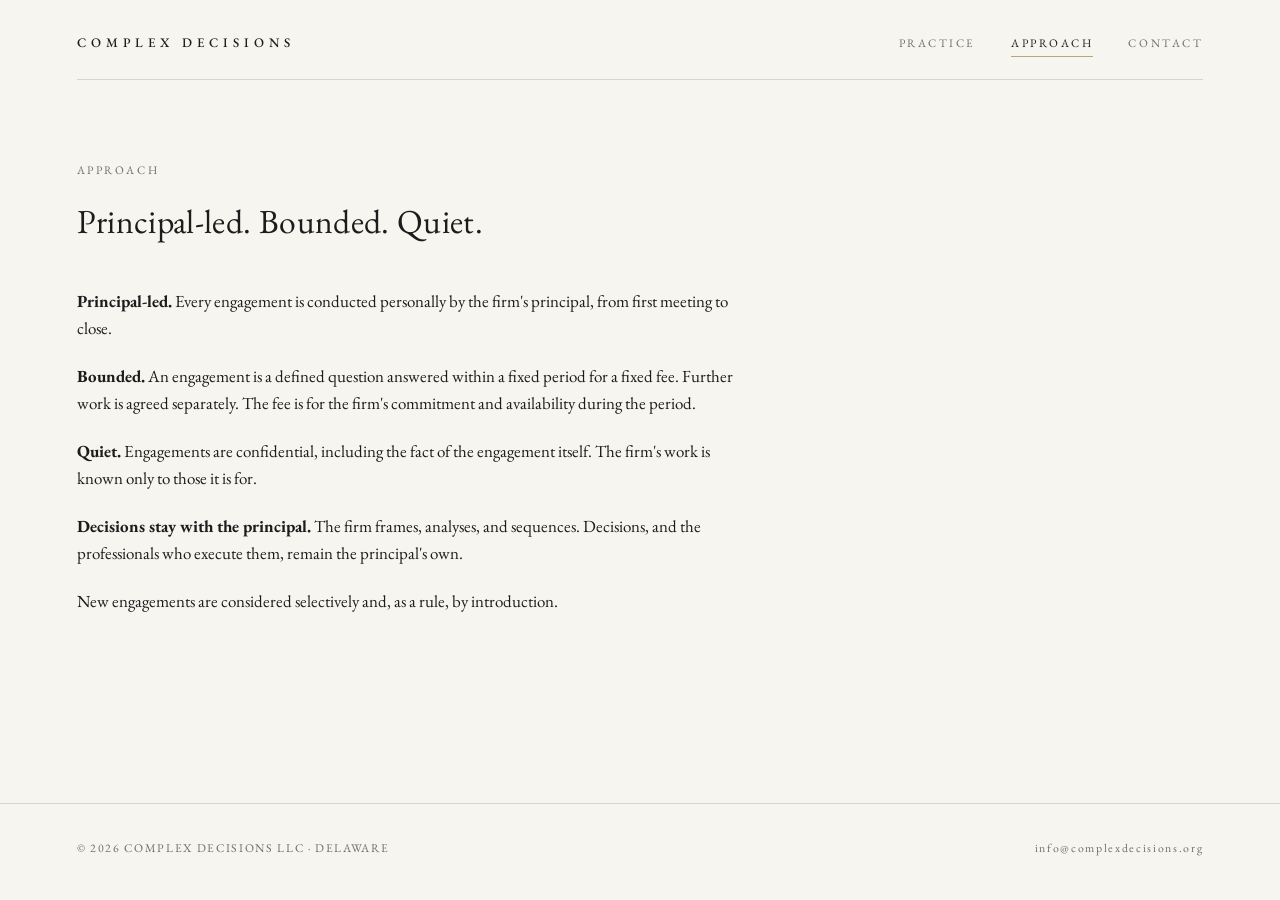
==== public/approach/index.html @ fd6bd9dd "Move site into public/, add wrangler config for Workers static assets" ====
<!DOCTYPE html>
<html lang="en">
<head>
<meta charset="utf-8">
<meta name="viewport" content="width=device-width, initial-scale=1">
<meta name="theme-color" content="#F7F5F0" media="(prefers-color-scheme: light)">
<meta name="theme-color" content="#141414" media="(prefers-color-scheme: dark)">
<link rel="icon" href="data:image/svg+xml,%3Csvg xmlns='http://www.w3.org/2000/svg' viewBox='0 0 64 64'%3E%3Crect width='64' height='64' fill='%23141414'/%3E%3Crect x='14' y='31' width='36' height='2' fill='%23B9A779'/%3E%3C/svg%3E">
<link rel="preconnect" href="https://fonts.googleapis.com">
<link rel="preconnect" href="https://fonts.gstatic.com" crossorigin>
<link href="https://fonts.googleapis.com/css2?family=EB+Garamond:ital,wght@0,400;0,500;1,400&display=swap" rel="stylesheet">
<link rel="stylesheet" href="/styles.css">
<title>Approach · Complex Decisions LLC</title>
<meta name="description" content="How Complex Decisions LLC works.">
</head>
<body>
<header><div class="bar">
<a class="wordmark" href="/">COMPLEX DECISIONS</a>
<nav class="menu">
<a href="/practice/">Practice</a>
<a href="/approach/" aria-current="page">Approach</a>
<a href="/contact/">Contact</a>
</nav>
</div></header>
<main><article class="page">
<p class="kicker">Approach</p>
<h1>Principal-led. Bounded. Quiet.</h1>
<p><strong>Principal-led.</strong> Every engagement is conducted personally by the firm's principal, from first meeting to close.</p>
<p><strong>Bounded.</strong> An engagement is a defined question answered within a fixed period for a fixed fee. Further work is agreed separately. The fee is for the firm's commitment and availability during the period.</p>
<p><strong>Quiet.</strong> Engagements are confidential, including the fact of the engagement itself. The firm's work is known only to those it is for.</p>
<p><strong>Decisions stay with the principal.</strong> The firm frames, analyses, and sequences. Decisions, and the professionals who execute them, remain the principal's own.</p>
<p>New engagements are considered selectively and, as a rule, by introduction.</p>
</article></main>
<footer><span>© 2026 COMPLEX DECISIONS LLC · DELAWARE</span><a href="mailto:info@complexdecisions.org">info@complexdecisions.org</a></footer>
</body>
</html>
---- styles.css ----
:root { --bg:#F7F5F0; --ink:#1C1C1C; --mute:#6E6E6E; --gold:#B9A779; --hair:#D9D5CC; }
@media (prefers-color-scheme: dark) { :root { --bg:#141414; --ink:#E8E4DC; --mute:#8F8B84; --hair:#2A2A2A; } }
* { box-sizing:border-box; }
html, body { margin:0; }
body { background:var(--bg); color:var(--ink); font-family:"EB Garamond", Garamond, "Times New Roman", Georgia, serif; -webkit-font-smoothing:antialiased; min-height:100vh; display:flex; flex-direction:column; font-size:1.06rem; line-height:1.6; }
a { color:inherit; }
header { padding:2rem 6vw 0; }
.bar { display:flex; justify-content:space-between; align-items:baseline; padding-bottom:1.4rem; border-bottom:1px solid var(--hair); }
.wordmark { font-size:0.82rem; letter-spacing:0.38em; font-weight:500; text-decoration:none; }
.menu { display:flex; gap:2.2rem; }
.menu a { font-size:0.72rem; letter-spacing:0.22em; text-transform:uppercase; color:var(--mute); text-decoration:none; padding-bottom:0.2rem; border-bottom:1px solid transparent; }
.menu a:hover, .menu a[aria-current] { color:var(--ink); border-color:var(--gold); }
main { flex:1; padding:0 6vw; }
.hero { padding:18vh 0 14vh; text-align:center; }
.hero p { font-size:clamp(1.5rem, 3.2vw, 2.2rem); line-height:1.35; margin:0 auto; max-width:38rem; font-weight:400; text-wrap:balance; }
.rule { width:5.5rem; height:1px; background:var(--gold); margin:2.4rem auto; }
.cols { display:grid; grid-template-columns:repeat(3, 1fr); gap:3rem; padding:0 0 12vh; border-top:1px solid var(--hair); padding-top:3.2rem; }
.cols h2 { font-size:0.72rem; letter-spacing:0.22em; text-transform:uppercase; color:var(--mute); font-weight:500; margin:0 0 0.9rem; }
.cols p { margin:0 0 1rem; font-size:1rem; }
.cols a { font-size:0.78rem; letter-spacing:0.16em; text-transform:uppercase; text-decoration:none; border-bottom:1px solid var(--gold); padding-bottom:0.15rem; }
.page { max-width:42rem; padding:9vh 0 14vh; }
.page h1 { font-weight:400; font-size:clamp(1.6rem, 3vw, 2.1rem); letter-spacing:0.01em; margin:0 0 2.4rem; }
.page p { margin:0 0 1.3rem; }
.page ul { padding-left:1.2rem; margin:0 0 1.3rem; }
.page li { margin-bottom:0.5rem; }
.page .kicker { font-size:0.72rem; letter-spacing:0.22em; text-transform:uppercase; color:var(--mute); margin:0 0 1rem; }
.page a.mail { text-decoration:none; border-bottom:1px solid var(--gold); padding-bottom:0.12rem; }
footer { padding:2.2rem 6vw 2.6rem; border-top:1px solid var(--hair); display:flex; justify-content:space-between; align-items:baseline; color:var(--mute); font-size:0.74rem; letter-spacing:0.14em; }
footer a { color:var(--mute); text-decoration:none; }
footer a:hover { color:var(--ink); }
@media (max-width: 720px) {
  header { padding-top:1.4rem; }
  .bar { flex-direction:column; gap:1rem; align-items:flex-start; }
  .menu { gap:1.4rem; flex-wrap:wrap; }
  .hero { padding:12vh 0 10vh; }
  .cols { grid-template-columns:1fr; gap:2.2rem; }
  footer { flex-direction:column; gap:0.6rem; }
}
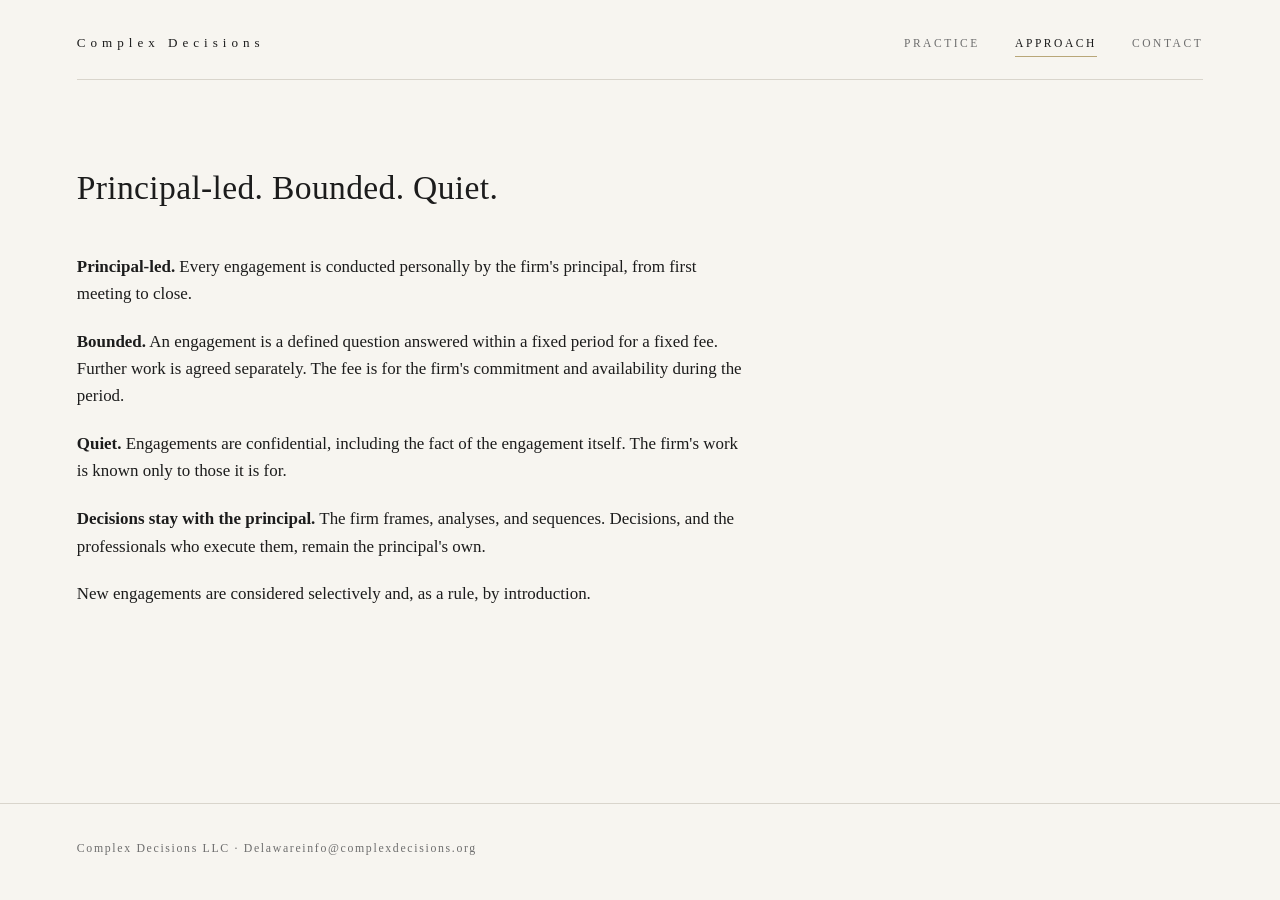
==== commit 06d84d2b: "Redesign: editorial left-aligned layout, Source Serif 4, decorative elements removed" ====
--- a/public/approach/index.html
+++ b/public/approach/index.html
@@ -3,34 +3,33 @@
 <head>
 <meta charset="utf-8">
 <meta name="viewport" content="width=device-width, initial-scale=1">
-<meta name="theme-color" content="#F7F5F0" media="(prefers-color-scheme: light)">
-<meta name="theme-color" content="#141414" media="(prefers-color-scheme: dark)">
-<link rel="icon" href="data:image/svg+xml,%3Csvg xmlns='http://www.w3.org/2000/svg' viewBox='0 0 64 64'%3E%3Crect width='64' height='64' fill='%23141414'/%3E%3Crect x='14' y='31' width='36' height='2' fill='%23B9A779'/%3E%3C/svg%3E">
+<meta name="theme-color" content="#FBFAF7" media="(prefers-color-scheme: light)">
+<meta name="theme-color" content="#161614" media="(prefers-color-scheme: dark)">
+<link rel="icon" href="data:image/svg+xml,%3Csvg xmlns='http://www.w3.org/2000/svg' viewBox='0 0 64 64'%3E%3Crect width='64' height='64' fill='%2317171F'/%3E%3Ctext x='32' y='44' font-family='Georgia' font-size='34' fill='%23FBFAF7' text-anchor='middle'%3ECD%3C/text%3E%3C/svg%3E">
+<title>Approach — Complex Decisions LLC</title>
+<meta name="description" content="How Complex Decisions LLC works.">
 <link rel="preconnect" href="https://fonts.googleapis.com">
 <link rel="preconnect" href="https://fonts.gstatic.com" crossorigin>
-<link href="https://fonts.googleapis.com/css2?family=EB+Garamond:ital,wght@0,400;0,500;1,400&display=swap" rel="stylesheet">
+<link href="https://fonts.googleapis.com/css2?family=Source+Serif+4:opsz,wght@8..60,400;8..60,600&display=swap" rel="stylesheet">
 <link rel="stylesheet" href="/styles.css">
-<title>Approach · Complex Decisions LLC</title>
-<meta name="description" content="How Complex Decisions LLC works.">
 </head>
 <body>
-<header><div class="bar">
-<a class="wordmark" href="/">COMPLEX DECISIONS</a>
+<header><div class="shell"><div class="bar">
+<a class="wordmark" href="/">Complex Decisions</a>
 <nav class="menu">
 <a href="/practice/">Practice</a>
 <a href="/approach/" aria-current="page">Approach</a>
 <a href="/contact/">Contact</a>
 </nav>
-</div></header>
-<main><article class="page">
-<p class="kicker">Approach</p>
+</div></div></header>
+<main><div class="shell"><article class="page">
 <h1>Principal-led. Bounded. Quiet.</h1>
 <p><strong>Principal-led.</strong> Every engagement is conducted personally by the firm's principal, from first meeting to close.</p>
 <p><strong>Bounded.</strong> An engagement is a defined question answered within a fixed period for a fixed fee. Further work is agreed separately. The fee is for the firm's commitment and availability during the period.</p>
 <p><strong>Quiet.</strong> Engagements are confidential, including the fact of the engagement itself. The firm's work is known only to those it is for.</p>
 <p><strong>Decisions stay with the principal.</strong> The firm frames, analyses, and sequences. Decisions, and the professionals who execute them, remain the principal's own.</p>
 <p>New engagements are considered selectively and, as a rule, by introduction.</p>
-</article></main>
-<footer><span>© 2026 COMPLEX DECISIONS LLC · DELAWARE</span><a href="mailto:info@complexdecisions.org">info@complexdecisions.org</a></footer>
+</article></div></main>
+<footer><div class="shell"><div class="foot"><span>Complex Decisions LLC · Delaware</span><a href="mailto:info@complexdecisions.org">info@complexdecisions.org</a></div></div></footer>
 </body>
 </html>
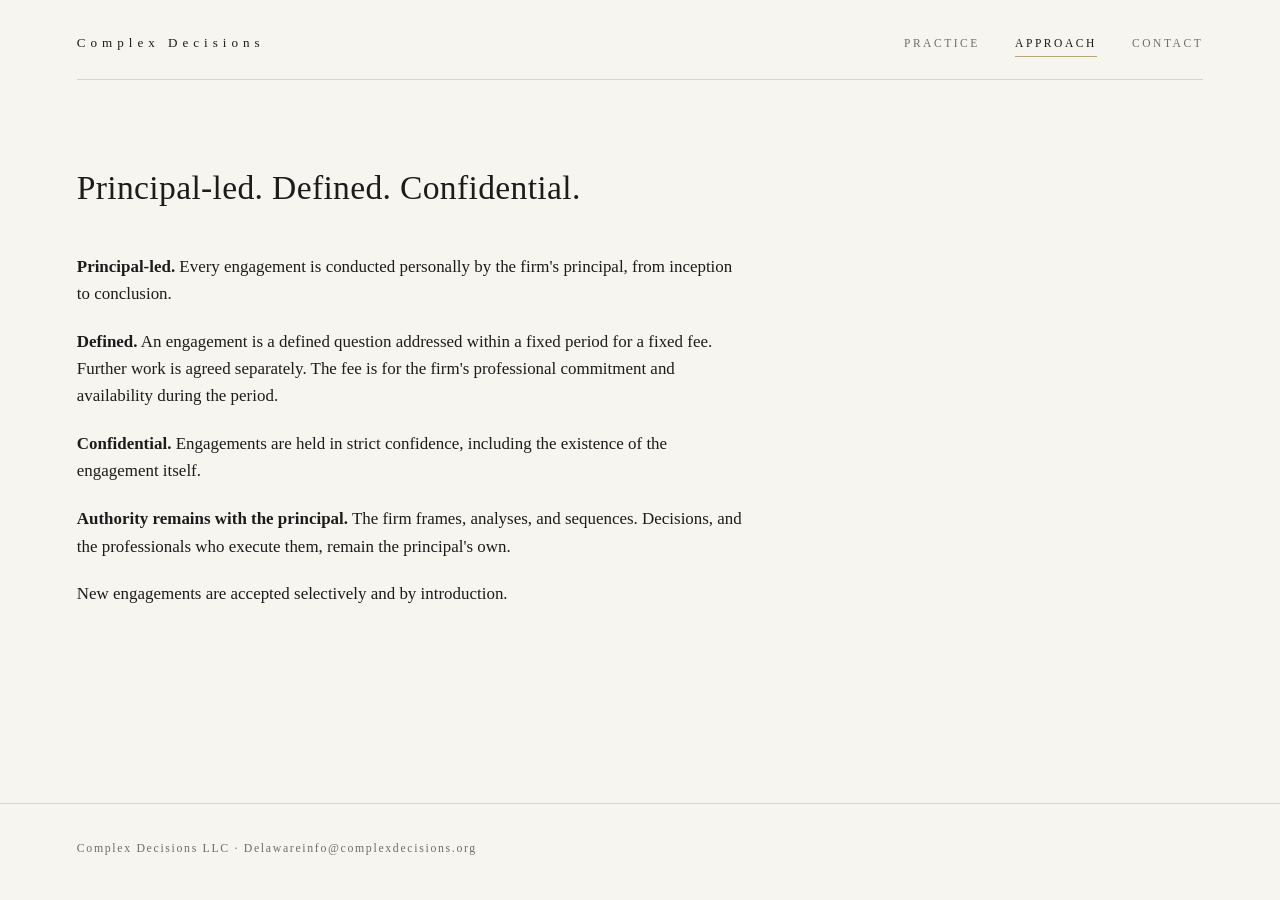
==== commit 1e421bc9: "Copy: formal register throughout" ====
--- a/public/approach/index.html
+++ b/public/approach/index.html
@@ -3,14 +3,8 @@
 <head>
 <meta charset="utf-8">
 <meta name="viewport" content="width=device-width, initial-scale=1">
-<meta name="theme-color" content="#FBFAF7" media="(prefers-color-scheme: light)">
-<meta name="theme-color" content="#161614" media="(prefers-color-scheme: dark)">
-<link rel="icon" href="data:image/svg+xml,%3Csvg xmlns='http://www.w3.org/2000/svg' viewBox='0 0 64 64'%3E%3Crect width='64' height='64' fill='%2317171F'/%3E%3Ctext x='32' y='44' font-family='Georgia' font-size='34' fill='%23FBFAF7' text-anchor='middle'%3ECD%3C/text%3E%3C/svg%3E">
 <title>Approach — Complex Decisions LLC</title>
-<meta name="description" content="How Complex Decisions LLC works.">
-<link rel="preconnect" href="https://fonts.googleapis.com">
-<link rel="preconnect" href="https://fonts.gstatic.com" crossorigin>
-<link href="https://fonts.googleapis.com/css2?family=Source+Serif+4:opsz,wght@8..60,400;8..60,600&display=swap" rel="stylesheet">
+<meta name="description" content="Terms on which Complex Decisions LLC works.">
 <link rel="stylesheet" href="/styles.css">
 </head>
 <body>
@@ -23,12 +17,12 @@
 </nav>
 </div></div></header>
 <main><div class="shell"><article class="page">
-<h1>Principal-led. Bounded. Quiet.</h1>
-<p><strong>Principal-led.</strong> Every engagement is conducted personally by the firm's principal, from first meeting to close.</p>
-<p><strong>Bounded.</strong> An engagement is a defined question answered within a fixed period for a fixed fee. Further work is agreed separately. The fee is for the firm's commitment and availability during the period.</p>
-<p><strong>Quiet.</strong> Engagements are confidential, including the fact of the engagement itself. The firm's work is known only to those it is for.</p>
-<p><strong>Decisions stay with the principal.</strong> The firm frames, analyses, and sequences. Decisions, and the professionals who execute them, remain the principal's own.</p>
-<p>New engagements are considered selectively and, as a rule, by introduction.</p>
+<h1>Principal-led. Defined. Confidential.</h1>
+<p><strong>Principal-led.</strong> Every engagement is conducted personally by the firm's principal, from inception to conclusion.</p>
+<p><strong>Defined.</strong> An engagement is a defined question addressed within a fixed period for a fixed fee. Further work is agreed separately. The fee is for the firm's professional commitment and availability during the period.</p>
+<p><strong>Confidential.</strong> Engagements are held in strict confidence, including the existence of the engagement itself.</p>
+<p><strong>Authority remains with the principal.</strong> The firm frames, analyses, and sequences. Decisions, and the professionals who execute them, remain the principal's own.</p>
+<p>New engagements are accepted selectively and by introduction.</p>
 </article></div></main>
 <footer><div class="shell"><div class="foot"><span>Complex Decisions LLC · Delaware</span><a href="mailto:info@complexdecisions.org">info@complexdecisions.org</a></div></div></footer>
 </body>
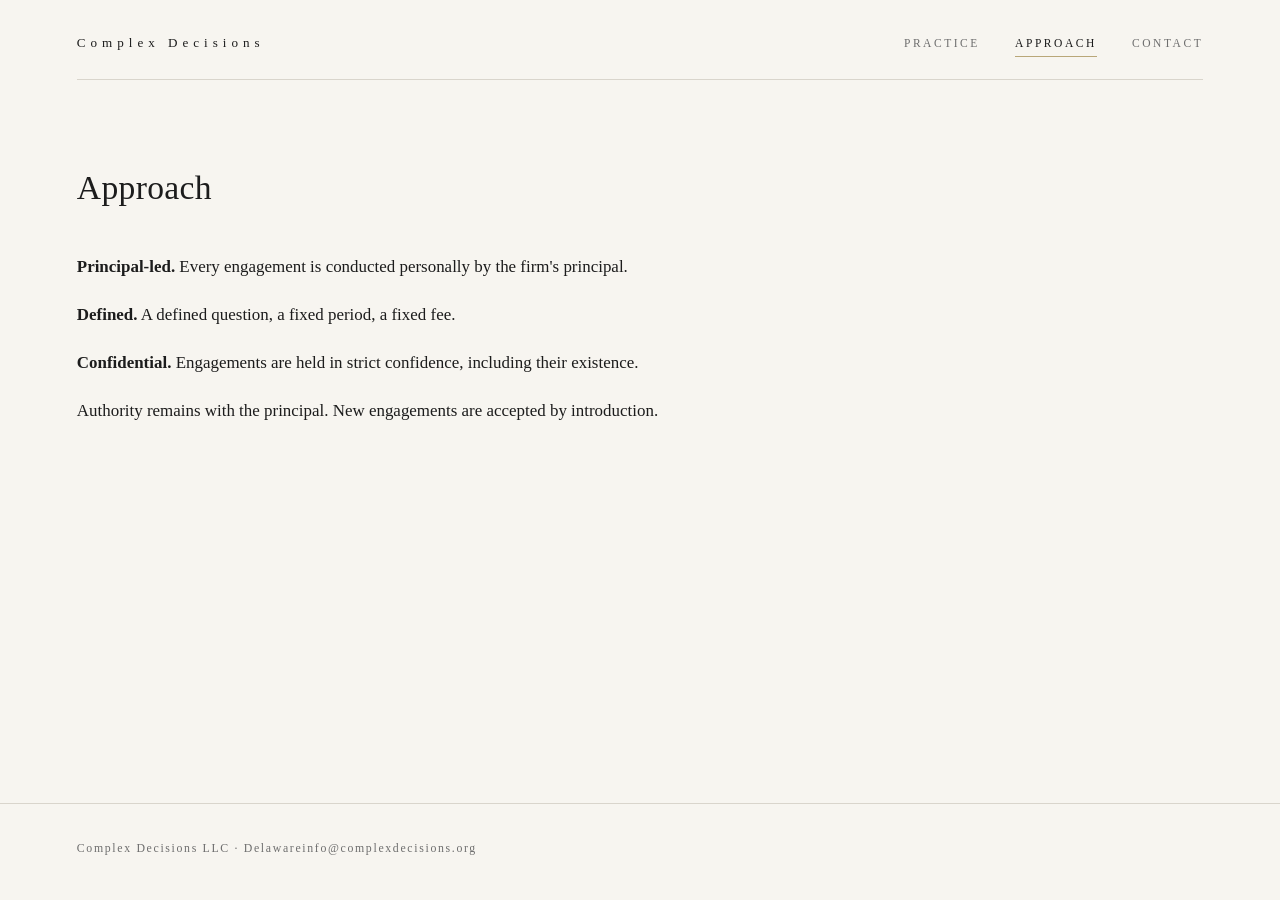
==== commit 15d8753a: "Typography: self-hosted IBM Plex Sans; copy reduced" ====
--- a/public/approach/index.html
+++ b/public/approach/index.html
@@ -17,12 +17,11 @@
 </nav>
 </div></div></header>
 <main><div class="shell"><article class="page">
-<h1>Principal-led. Defined. Confidential.</h1>
-<p><strong>Principal-led.</strong> Every engagement is conducted personally by the firm's principal, from inception to conclusion.</p>
-<p><strong>Defined.</strong> An engagement is a defined question addressed within a fixed period for a fixed fee. Further work is agreed separately. The fee is for the firm's professional commitment and availability during the period.</p>
-<p><strong>Confidential.</strong> Engagements are held in strict confidence, including the existence of the engagement itself.</p>
-<p><strong>Authority remains with the principal.</strong> The firm frames, analyses, and sequences. Decisions, and the professionals who execute them, remain the principal's own.</p>
-<p>New engagements are accepted selectively and by introduction.</p>
+<h1>Approach</h1>
+<p><strong>Principal-led.</strong> Every engagement is conducted personally by the firm's principal.</p>
+<p><strong>Defined.</strong> A defined question, a fixed period, a fixed fee.</p>
+<p><strong>Confidential.</strong> Engagements are held in strict confidence, including their existence.</p>
+<p>Authority remains with the principal. New engagements are accepted by introduction.</p>
 </article></div></main>
 <footer><div class="shell"><div class="foot"><span>Complex Decisions LLC · Delaware</span><a href="mailto:info@complexdecisions.org">info@complexdecisions.org</a></div></div></footer>
 </body>
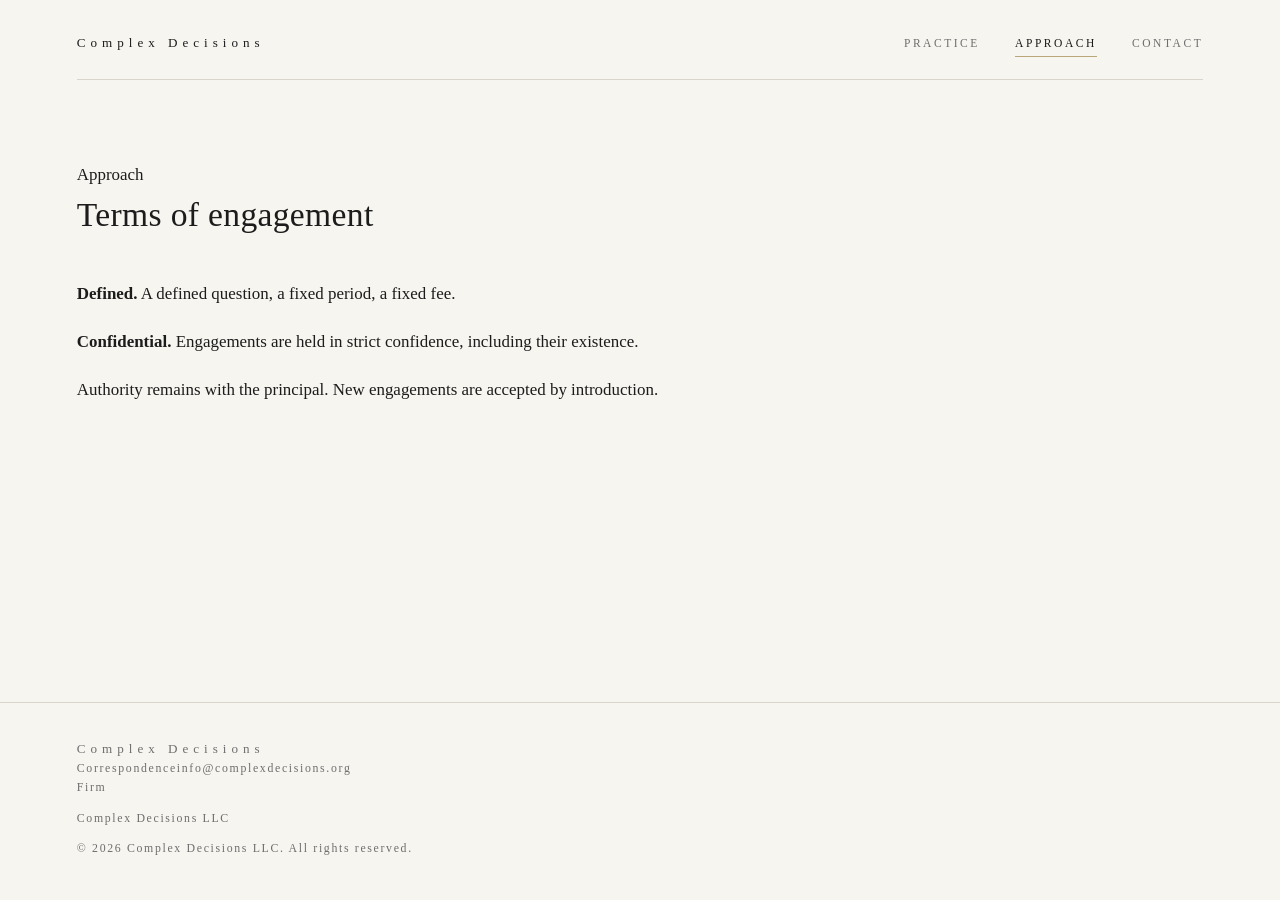
==== commit 5393c411: "Rebuild pages on the grid system; remove Delaware and principal-led lines" ====
--- a/public/approach/index.html
+++ b/public/approach/index.html
@@ -8,21 +8,25 @@
 <link rel="stylesheet" href="/styles.css">
 </head>
 <body>
-<header><div class="shell"><div class="bar">
+<header><div class="container"><div class="bar">
 <a class="wordmark" href="/">Complex Decisions</a>
-<nav class="menu">
-<a href="/practice/">Practice</a>
-<a href="/approach/" aria-current="page">Approach</a>
-<a href="/contact/">Contact</a>
-</nav>
+<nav class="menu"><a href="/practice/">Practice</a><a href="/approach/" aria-current="page">Approach</a><a href="/contact/">Contact</a></nav>
 </div></div></header>
-<main><div class="shell"><article class="page">
-<h1>Approach</h1>
-<p><strong>Principal-led.</strong> Every engagement is conducted personally by the firm's principal.</p>
+<main>
+<section class="page"><div class="container"><div class="grid">
+<div class="head"><span class="label">Approach</span><h1>Terms of engagement</h1></div>
+<div class="body">
 <p><strong>Defined.</strong> A defined question, a fixed period, a fixed fee.</p>
 <p><strong>Confidential.</strong> Engagements are held in strict confidence, including their existence.</p>
 <p>Authority remains with the principal. New engagements are accepted by introduction.</p>
-</article></div></main>
-<footer><div class="shell"><div class="foot"><span>Complex Decisions LLC · Delaware</span><a href="mailto:info@complexdecisions.org">info@complexdecisions.org</a></div></div></footer>
+</div>
+</div></div></section>
+</main>
+<footer><div class="container"><div class="grid foot">
+<div class="col"><a class="wordmark" href="/">Complex Decisions</a></div>
+<div class="col"><span class="label">Correspondence</span><a href="mailto:info@complexdecisions.org">info@complexdecisions.org</a></div>
+<div class="col"><span class="label">Firm</span><p>Complex Decisions LLC</p></div>
+<div class="legal">&copy; 2026 Complex Decisions LLC. All rights reserved.</div>
+</div></div></footer>
 </body>
 </html>
